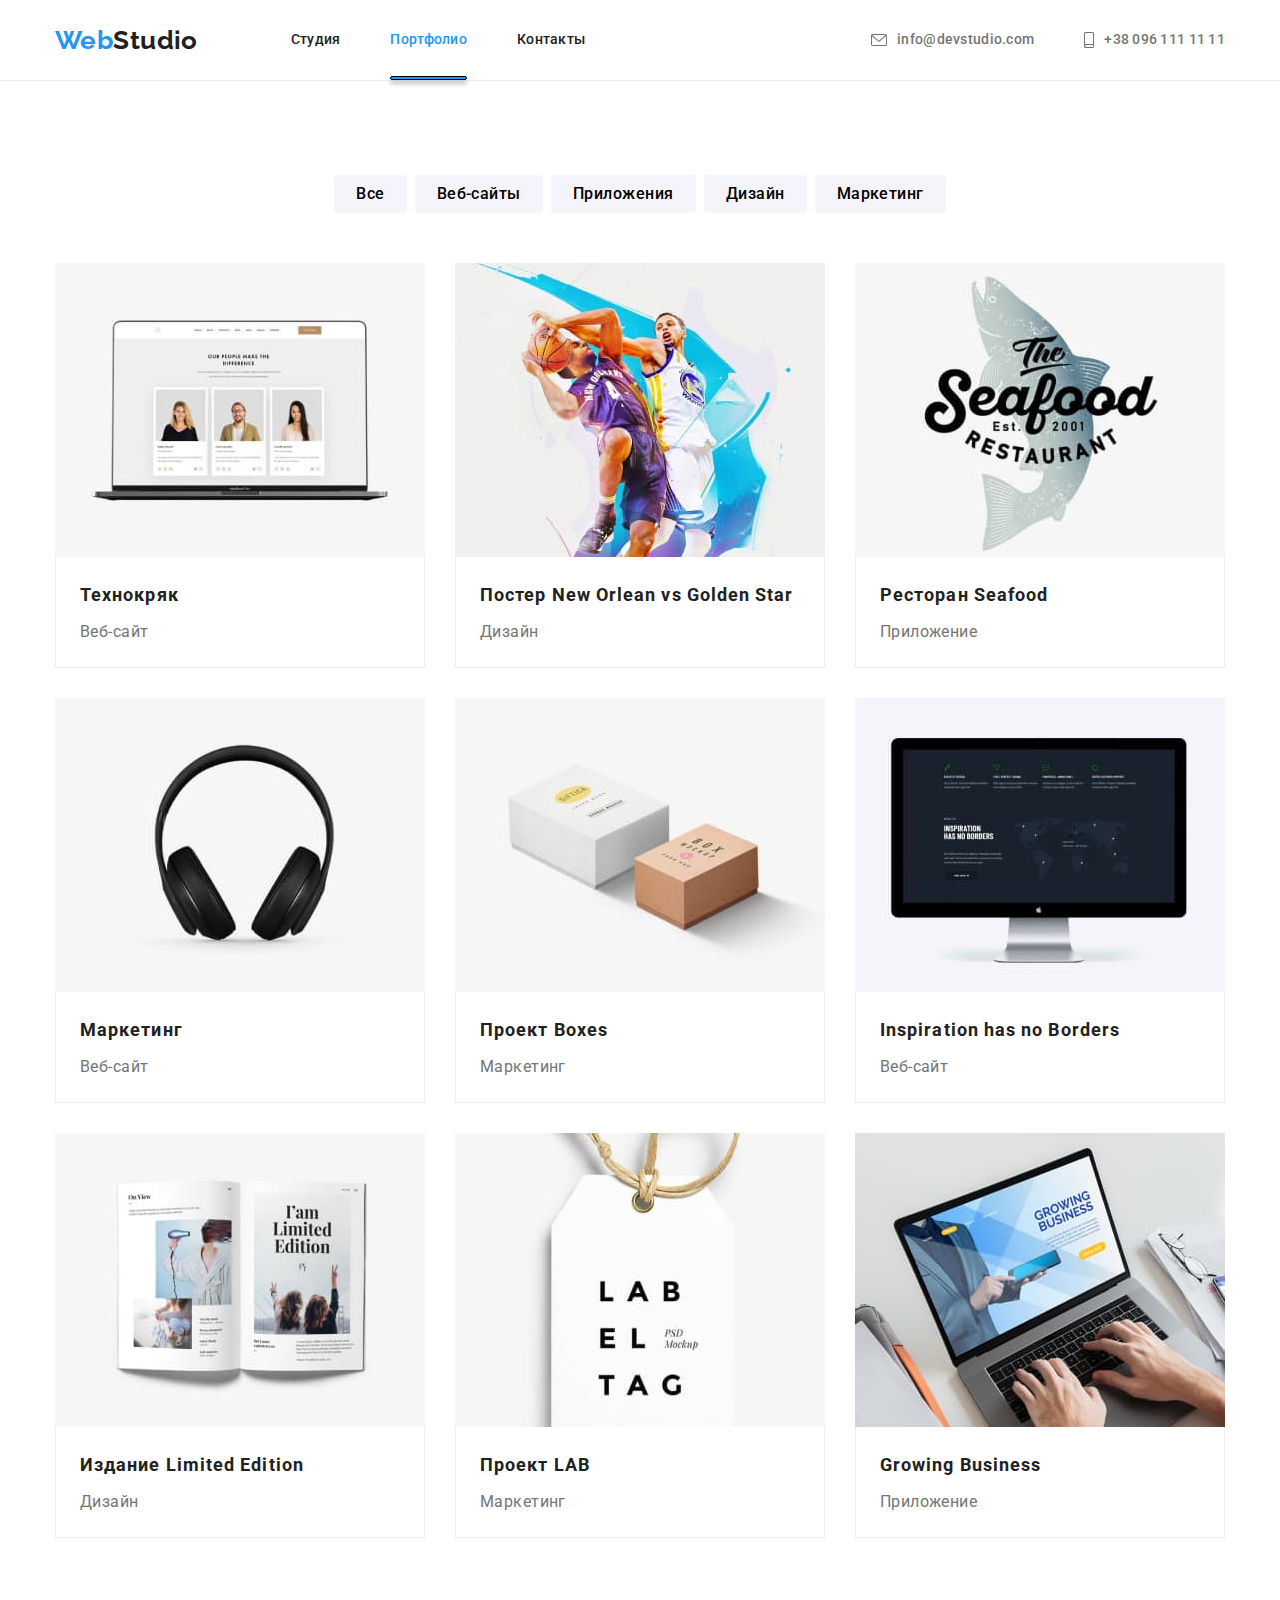
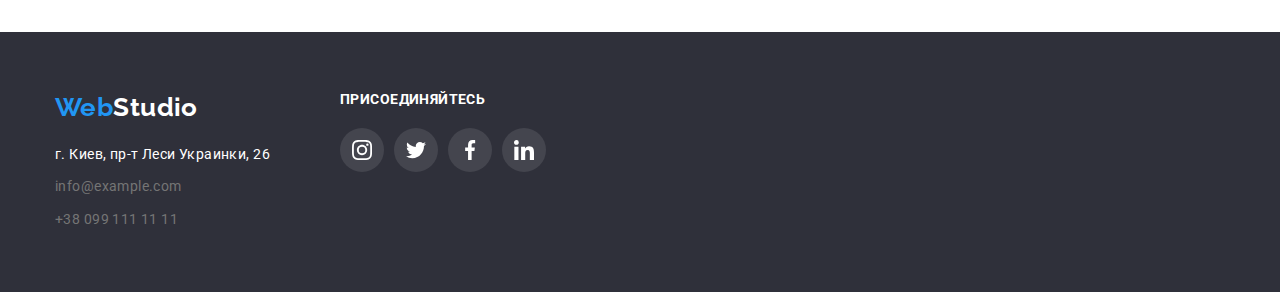
==== portfolio.html @ f1ffb327 "Задала анімацію для посилань та створила модальне вікно" ====
<!DOCTYPE html>
<html lang="ru">
<head>
    <meta charset="UTF-8">
    <meta http-equiv="X-UA-Compatible" content="IE=edge">
    <meta name="viewport" content="width=device-width, initial-scale=1.0">
    <title>Portfolio</title>
    <link rel="preconnect" href="https://fonts.googleapis.com">
    <link rel="preconnect" href="https://fonts.gstatic.com" crossorigin>
    <link href="https://fonts.googleapis.com/css2?family=Raleway:wght@700&family=Roboto:wght@400;500;700;900&display=swap" rel="stylesheet">
    <link rel="stylesheet" href="https://cdnjs.cloudflare.com/ajax/libs/modern-normalize/1.1.0/modern-normalize.min.css">
    <link rel="stylesheet" href="css/styles.css">



</head>
<body>
<!--site_header-->
     <header class="header">
        <div class="container main-naw">
            <a class="logo link" href="">Web<span class="logo-accent">Studio</span></a>
      
            <nav>
                <ul class="site-nav list">
                    <li class="item"> <a class="link" href="./index.html">Студия</a></li>
                    <li class="item"> <a class="link current" href="">Портфолио</a></li>
                    <li class="item"> <a class="link" href="">Контакты</a></li>   
                </ul>
            </nav>
            
                <ul class="auth-nav list" >
                    <li class="item"> 
                        
                        <a class="link icon-letter" href="mailto:info@devstudio.com">
                            <svg class="auth-nav-icon" width="16" height="12">
                                <use href="./images/sptite.svg#icon-letter"></use>
                            </svg> 
                            info@devstudio.com</a>
                    </li>
                    <li class="item"> 
                        
                    
                        
                        <a class="link icon-phone" href="tel:+380961111111">
                            <svg class="auth-nav-icon" width="10" height="16">
                                <use href="./images/sptite.svg#icon-smartphone"></use>
                            </svg>
                            +38 096 111 11 11</a>
                    
                    </li>
                    
                </ul>
        </div>    
  </header>
    <main>
        <section class="section-portfolio">
            <div class="container">
                <h1 class="visually-hidden">Content Portfolio page</h1>     
                <ul class="button-list list">
                    <li class="item"> <button class="button-portfolio" type="button" >Все</button></li>
                    <li class="item"> <button class="button-portfolio" type="button">Веб-сайты</button></li>
                    <li class="item"> <button class="button-portfolio" type="button">Приложения</button></li>
                    <li class="item"> <button class="button-portfolio" type="button">Дизайн</button></li>
                    <li class="item"> <button class="button-portfolio" type="button">Маркетинг</button></li>
                </ul>
            
                <ul class="project-list list">
                    <li class="project-item">
                        <a class="project-link link" href="">
                            <img class="img" src="./images/cards.jpg" alt="our specialists" width="370" height="294">
                            <div class="project-container">
                                <h2 class="project-title">Технокряк</h2>
                                <p class="project-text">Веб-сайт</p>
                            </div>
                        </a>
                        
                        
                    </li>
                    <li class="project-item" >
                        <a class="project-link link" href="">
                            <img class="img" src="./images/basketball.jpg" alt="basketball players" width="370" height="294">
                            <div class="project-container">
                                <h2 class="project-title">Постер New Orlean vs Golden Star</h2>
                                <p class="project-text">Дизайн</p>
                            </div>
                        </a>
                        
                        
                    </li>
                    <li class="project-item" >
                        <a class="project-link link" href="">
                            <img class="img" src="./images/fichrestaurant.jpg" alt="logo of seafoodrestaurant" width="370" height="294">
                            <div class="project-container">
                                <h2 class="project-title">Ресторан Seafood</h2>
                                <p class="project-text">Приложение</p>
                            </div>
                        </a>
                        
                    </li>
                    <li class="project-item">
                        <a class="project-link link" href="">
                            <img class="img" src="./images/headphone.jpg" alt="headphone" width="370" height="294">
                            <div class="project-container">
                                <h2 class="project-title">Маркетинг</h2>
                                <p class="project-text">Веб-сайт</p>
                            </div>
                        </a>
                        
                        
                    </li>  
                    
                    <li class="project-item">
                        <a class="project-link link" href="">
                            <img class="img" src="./images/boxes.jpg" alt="boxes" width="370" height="294">
                            <div class="project-container">
                                <h2 class="project-title">Проект Boxes</h2>
                                <p class="project-text">Маркетинг</p>
                            </div> 
                        </a>
                        
                        
                    </li>
                    <li class="project-item">
                        <a class="project-link link" href="">
                            <img class="img" src="./images/monitor.jpg" alt="monitor" width="370" height="294">
                            <div class="project-container">
                                <h2 lang="en" class="project-title">Inspiration has no Borders</h2>
                                <p class="project-text">Веб-сайт</p>
                            </div>
                        </a>
                        
                     </li>
                    <li class="project-item">
                        <a class="project-link link" href="">
                            <img class="img" src="./images/book.jpg" alt="book" width="370" height="294" >
                            <div class="project-container">
                                <h2 class="project-title">Издание Limited Edition</h2>
                                <p class="project-text">Дизайн</p>   
                            </div>
                        </a>
                       
                            
                    </li>
                    <li class="project-item">
                        <a class="project-link link" href="">
                            <img class="img" src="./images/LAB.jpg" alt="label teg" width="370" height="294">
                            <div class="project-container">
                                <h2 class="project-title">Проект LAB</h2>
                                <p class="project-text">Маркетинг</p>
                            </div>
                        </a>
                        
                        
                    </li>
                    <li class="project-item">
                        <a class="project-link link" href="">
                            <img class="img" src="./images/leptoptyping.jpg" alt="leptop" width="370" height="294" >
                            <div class="project-container">
                                <h2 class="project-title">Growing Business</h2>
                                <p class="project-text">Приложение</p>
                            </div>
                        </a>
                        
                        
    
                    </li>    
                </ul>
            </div>   
                
        
           
        </section>
    </main>

    <!--footer-->
    <footer class="footer">
        <div class="container">
            <div class="footer-flex">
                <div class="footer-adress">
                  <a class="logo link logo-next" href="" >Web<span class="logo-footer">Studio</span></a>
                  <address class="address-top">
                     <ul class="address list">
                         <li class="item"> <a class="address-place" href="https://goo.gl/maps/zkPrUZPVj4T2EZEg6" target="_blank" rel="noreferrer noopener">
                             г. Киев, пр-т Леси Украинки, 26  
                         </a></li>
                         <li class="item"> <a class="address-contact" href="mailto:info@example.com">info@example.com</a></li>
                         <li class="item"> <a class="address-contact" href="tel:+380991111111">+38 099 111 11 11</a></li>
                       </ul> 
                  </address>
                </div>
              <div class="do-flex">
                  <section class="do">
                      <h2 class="do-title">Присоединяйтесь</h2>
                      <ul class="do-list list">
                          <li class="do-item">
                              <a class="do-link" href="">
                                  <svg class="do-icon" width="20" height="20">
                                      <use href="./images/sptite.svg#icon-instagram"></use>
                                  </svg>
                              </a>
                          </li>
                          <li class="do-item" >
                              <a class="do-link" href="">
                                  <svg class="do-icon" width="20" height="20">
                                      <use href="./images/sptite.svg#icon-twitter"></use>
                                  </svg>
                              </a>
                          </li>
                          <li class="do-item">
                              <a class="do-link" href="">
                                  <svg class="do-icon" width="20" height="20">
                                      <use href="./images/sptite.svg#icon-facebook"></use>
                                  </svg>
                              </a>
                          </li>
                          <li class="do-item">
                              <a class="do-link" href="">
                                  <svg class="do-icon" width="20" height="20">
                                      <use href="./images/sptite.svg#icon-linkedin"></use>
                                  </svg>
                              </a>
                          </li>
                      </ul>
                  </section>
              </div>
             
            </div>
          
        </div>
     </footer>
    
</body>
</html>
---- css/styles.css ----
:root {
    --primary-text-color: #757575;
    --title-text-color:  #212121;
    --accent-color: #2196F3;
    --primary-white-color: #FFFFFF;
    --secondary-whit-color: color: rgba(255, 255, 255, 0.6);
    --medium-bg-color: #E5E5E5;
    --end-bg-color: #F5F4FA;
    --futer-bg-color: #2F303A;
    --header-border-color: #ECECEC;
    --portfolio-border-color:  #EEEEEE;
    --hero-bg-color: #C4C4C4;
    --social-links-main-color: AFB1B8;
    --klients-main-color: AFB1B8;
   --btn-bg-hover-color: #188CE8;
    --klients-color: #AFB1B8;
    --bg-color-icon: rgba(255, 255, 255, .1)
}

html {
    box-sizing: border-box;
}

*,
*::before,
*::after {
    box-sizing: inherit;
}

body {

    color: var(--primary-text-color);
    background-color: var(--primary-white-color);
    font-family: 'Roboto', sans-serif;
    font-size: 14px;
    letter-spacing: 0.03em;
    
}

.container {
    width: 1200px;
    padding-left: 15px;
    padding-right: 15px;
    margin-left: auto;
    margin-right: auto;
}

.list {
    list-style: none;
    padding-left: 0;
    margin: 0;
}
.link {
    text-decoration: none;
}

h1,
h2,
h3,
p {
   
    margin: 0;
} 

.img {
    display: block;
    max-width: 100%;
    height: auto;
}
.header {
    border-bottom: 1px solid var(--header-border-color);
}  

/* Logo */
.logo {
    margin-right: 93px;
    color: var(--accent-color);
    font-family: 'Raleway', sans-serif;
    font-weight: 700;
    font-size: 26px;
    line-height: 1.17;
    text-decoration: none;

}

.logo-accent {
    color: var(--title-text-color);
    
}

.logo-footer {
    color: var(--primary-white-color);
    
}

.logo-next {
    margin-right: 0;
}

/* Main-Naw */

.main-naw {
    display: flex;
    align-items: center;
}
    /* Navigation */

.site-nav {
    display: flex;
}


.site-nav .item:not(:last-child) {
    margin-right: 50px;
}


.site-nav .link {
    display: block;
    padding-top: 32px;
    padding-bottom: 32px;
    color: var(--title-text-color);    
    font-weight: 500;
    font-size: 14px;
    line-height: 1.14;
    letter-spacing: 0.02em;
    text-decoration: none;
    
    transition-property: color;
    transition-duration: 250ms;
    transition-timing-function: cubic-bezier(0.4, 0, 0.2, 1);
   

}

.site-nav .link:hover,
.site-nav .link:focus {
    color: var(--accent-color);
}

.site-nav .link.current {
    color: var(--accent-color);  
    position: relative;

}

.site-nav .current:after {
position: absolute;
bottom: 0;
right: 0;
    content: "";
    display: inline-block;
    width: 100%;
    height: 4px; 

    background: var(--accent-color);
    border: 1px solid #000000;
    box-shadow: 0px 4px 4px rgba(0, 0, 0, 0.25);
    border-radius: 2px;



    
}




/* Auth-Naw */
.auth-nav {
    display: flex;
    margin-left: auto;
    
    
}

.auth-nav .link {
    display: flex;
    align-items: center;
    
    padding-top: 32px;
    padding-bottom: 32px;
    color: var(--primary-text-color);
    font-weight: 500;
    font-size: 14px;
    line-height: 1.14;
    letter-spacing: 0.02em;

    transition-property: color;
    transition-duration: 250ms;
    transition-timing-function: cubic-bezier(0.4, 0, 0.2, 1);
}

.auth-nav .item + .item {
    margin-left: 50px;
}


.auth-nav .link:hover,
.auth-nav .link:focus {
    color: var(--accent-color);
    fill: currentColor;
}



.auth-nav-icon {
    fill: currentColor;
    margin-right: 10px;
}


/* Visually-hidden */

.visually-hidden {
    position: absolute;
    width: 1px;
    height: 1px;
    margin: -1px;
    border: 0;
    padding: 0;
    
    white-space: nowrap;
    clip-path: inset(100%);
    clip: rect(0 0 0 0);
    overflow: hidden;
  }

 /* Hero */

 .hero {
    max-width: 1600px;
     height: 600px;
     margin-left: auto;
     margin-right: auto;
     background-image: linear-gradient(to right, rgba(47, 48, 58, 0.4), rgba(47, 48, 58, 0.4)), url(../images/Img-hero.jpg);
     background-color: var(--hero-bg-color);
     background-repeat: no-repeat;
     background-position: center;
     background-size: cover;
     
    padding-top: 200px;
    padding-bottom: 200px;
   
    text-align: center;
}

 .hero-title {
   
     margin-bottom: 30px;
    color: var(--primary-white-color);
    font-weight: 900;
    font-size: 44px;
    line-height: 1.36;
 
    letter-spacing: 0.06em;
    text-transform: uppercase;
    }


   

/* Background color section */

.section.team {
    background-color: var(--end-bg-color);
}

.footer {
    background-color: var(--futer-bg-color);
}

/* Section */

.section-title {
    
    margin-bottom: 50px;
    color: var(--title-text-color);
    font-weight: 700;
    font-size: 36px;
    line-height: 1.17;
    text-align: center;
    
}

/* Peculiarities */
.feature {
    padding-top: 94px;
    padding-bottom: 94px;
}
.feature-list {
    display: flex;
}

.feature-list .item {
width: 270px;
}

.feature-list .item:not(:last-child) {
    margin-right: 30px;
}



.feature-svg {
    display: flex;
    align-items: center;
    justify-content: center;
    width: 270px;
    height: 120px;
    margin-bottom: 30px;
    background-color: var(--end-bg-color);
}

 

.feature-title {
   
    margin-bottom: 10px;
    color: var(--title-text-color);
    font-weight: 700;
    font-size: 14px;
    line-height: 1.14;
    text-transform: uppercase;
}
.feature-text {
    line-height: 1.71;
}

/* What are we doing */

.section.do {
    padding-bottom: 94px;
}
.img-list {
    display: flex;
}

.img-list .item:not(:last-child) {
margin-right: 30px;
}

/* Team section */
.section-team {
    padding-top: 94px;
    padding-bottom: 94px;
    background-color: var(--end-bg-color);
   }

   .team {
    display: flex;
}

.team .item:not(:last-child) {
margin-right: 30px;
}


.team .item {
    background-color: var(--primary-white-color);
    box-shadow: 0px 1px 3px rgba(0, 0, 0, 0.12), 0px 1px 1px rgba(0, 0, 0, 0.14), 0px 2px 1px rgba(0, 0, 0, 0.2);
    border-radius: 0px 0px 4px 4px;
    
}
.team-list {
    padding-top: 30px;
    padding-bottom: 30px;
}

.team-name {
    
    margin-bottom: 10px;
    color: var(--title-text-color);
    font-style: normal;
    font-weight: 500;
    font-size: 16px;
    line-height: 1.19;
    text-align: center;
}
.team-text {
    
    font-size: 16px;
    line-height: 1.19;
    text-align: center;
    
}


.social-link {
    display: flex;
    align-items: center;
    justify-content: center;
    width: 44px;
    height: 44px;
    border-radius: 50%;
    color: var(--klients-color);

    transition: color 250ms cubic-bezier(0.4, 0, 0.2, 1), background-color 250ms cubic-bezier(0.4, 0, 0.2, 1), box-shadow 250ms cubic-bezier(0.4, 0, 0.2, 1); 
    
   
}


.social-link:hover,
.social-link:focus {
color: var(--primary-white-color);    
background-color: var(--accent-color);
box-shadow: 0px 4px 4px rgba(0, 0, 0, 0.25);
}

.social-item:not(:last-child) {
    margin-right: 10px;
    
}

.social-list {
    display: flex;
    padding-top: 16px;
    padding-right:  32px;
    padding-left:  32px ;


}
.social-icon {
    width: 20px; 
    height: 20px;
  
    fill: currentColor;
    
}


/* Klients */

.klients {
    padding: 94px 215px 94px 215px;
}

.klients-list {
    display: flex;
    
}
.klints-flex {
    display: flex;
    justify-content: center;
}

.klient-link {
    display: flex;
    width: 170px;
    height: 92px;
    justify-content: center;
    align-items: center;
    color: var(--klients-color);
    box-sizing:inherit;
    border: 1px solid var(--klients-color);
    border-radius: 4px;
    fill: var(--klients-color);
    transition: fill 250ms cubic-bezier(0.4, 0, 0.2, 1), border-color 250ms cubic-bezier(0.4, 0, 0.2, 1); 
    }

.klients-item:not(:last-child) {
    margin-right: 33px;
}

.klient-link:hover,
.klient-link:focus {
    
    
    border-color: var(--accent-color);
    fill: var(--accent-color);
}



/* Footer */
.footer {
    padding-top: 60px;
    padding-bottom: 60px;
}

.address-top {
    margin-top: 20px;
}
.address {
    
    font-style: normal;   
}

.address .item:not(:last-child) {

margin-bottom: 9px;
}

.address-place {
    
    color: var(--primary-white-color);
    line-height: 1.71; 
    text-decoration: none;
    
}

.address-contact {
    color: var(--secondary-whit-color);
    line-height: 1.71;
    text-decoration: none;
    transition-property: color;
    transition-duration: 250ms;
    transition-timing-function: cubic-bezier(0.4, 0, 0.2, 1);
    
}

.address-contact:hover,
.address-contact:focus,
.address-place:hover,
.address-place:focus {
    color: var(--accent-color);
}



.footer-adress {
    margin-right: 70px;
}

.footer-flex {
    display: flex;

}

.do-list {
    display: flex;
    width: 206px;
    
}


.do-title {
    
font-size: 14px;
line-height: 1.14;
letter-spacing: 0.03em;
text-transform: uppercase;
color: var(--primary-white-color);
margin-bottom: 20px;

}

.do-link {
    display: flex;
    align-items: center;
    justify-content: center;
    width: 44px;
    height: 44px;
    border-radius: 50%;
   background-color: var(--bg-color-icon);
   transition-property: background-color;
    transition-duration: 250ms;
    transition-timing-function: cubic-bezier(0.4, 0, 0.2, 1);

}


.do-item:not(:last-child) {
    margin-right: 10px;
}
.do-link:hover,
.do-link:focus {
    background-color: var(--accent-color);
}
.do-icon {
    fill: var(--primary-white-color);
}

/* .do-icon:hover {
    fill: var(--primary-white-color);
} */

/* Button  */

.button {
    display: inline-block;
    padding-top: 10px;
    padding-right: 32px;
    padding-bottom: 10px;
    padding-left: 32px;
    border: none;
    border-radius: 4px; 
    color: var(--title-text-color);
    background-color: var(--primary-white-color);
    font-family: inherit;
    font-weight: 700;
    font-size: 16px;
    line-height: 1.88;
    align-items: center;
    text-align: center;
    letter-spacing: 0.06em;
    cursor: pointer;
    border-radius: 4px;
}

.button.primary {
    color: var(--primary-white-color);
    background-color: var(--accent-color);
    
}

.button.secondary {
    color: var(--accent-color);
    background-color: var(--primary-white-color);

}
.button.primary:hover,
.button.primary:focus {
background: var(--btn-bg-hover-color);
box-shadow: 0px 4px 4px rgba(0, 0, 0, 0.15);
border-radius: 4px;
}


 /* Backdrop */
 .backdrop {
    position: fixed;
    top: 0;
    left: 0;
    width: 100%;
    height: 100%;
 background: rgba(47, 48, 58, 0.4);  


 /* transition-property: transform, opacity;
 transition-duration: 250ms;
 transition-timing-function: cubic-bezier(0.4, 0, 0.2, 1);
} */


  
}

.backdrop.is-hidden {
    opacity: 0;
    pointer-events: none;
}

.modal {
    position: absolute;
    top: 50%;
    left: 50%;
    min-width: 528px;
    transform: translate(-50%, -50%);
min-height: 581px;
background-color: rgba(255, 255, 255, 1); 


}

.modal-btn {
    position: absolute;
    top: 8px;
    right: 8px;
    
    width: 30px;
height: 30px;
border: 1px solid rgba(0, 0, 0, 0.1);
border-radius:  50%;
background-image: url(../images/close-modal.svg);
}





/* Portfolio page */
.section-portfolio {
    padding-top: 94px;
    padding-bottom: 94px;
}

.project-list {
    display: flex;
    flex-wrap: wrap;
    margin-top: 50px;
    margin-left: -30px;
    margin-bottom: -30px;
    
}
.project-link {
    display: block;
}
.project-link:hover,
.project-link:focus {

box-shadow: 0px 1px 1px rgba(0, 0, 0, 0.12), 0px 4px 4px rgba(0, 0, 0, 0.06), 1px 4px 6px rgba(0, 0, 0, 0.16);
}

.button-list {
    display: flex;
    justify-content: center;
    
}

.button-portfolio {
    
    padding: 6px 22px;
    background-color: var(--end-bg-color);
    font-family: inherit;
    text-align: center;
    font-size: 16px;
    font-weight: 500;
    line-height: 1.62;
    letter-spacing: 0.03em;
    border: transparent;
    border-radius: 4px;
    
}

.button-portfolio:hover,
.button-portfolio:focus {
    color: var(--primary-white-color);
    background-color: var(--accent-color);
    box-shadow: 0px 3px 1px rgba(0, 0, 0, 0.1), 0px 1px 2px rgba(0, 0, 0, 0.08), 0px 2px 2px rgba(0, 0, 0, 0.12);
}

.button-list .item:not(:last-child) {
    margin-right: 8px;
}



.project-container {
    padding: 20px 24px;
    border: 1px solid var(--portfolio-border-color);
    border-top: none;
}



.project-item {
    width: calc((100% - 90px) / 3);
    margin-left: 30px;
    margin-bottom: 30px;
}



.project-title {
    margin-bottom: 4px;
    color: var(--title-text-color);
    font-weight: 700;
    font-size: 18px;
    line-height: 2;
    letter-spacing: 0.06em;
    
}
.project-text {
    font-weight: 400;
    font-size: 16px;
    line-height: 1.88;
    color: var(--primary-text-color);
  
}
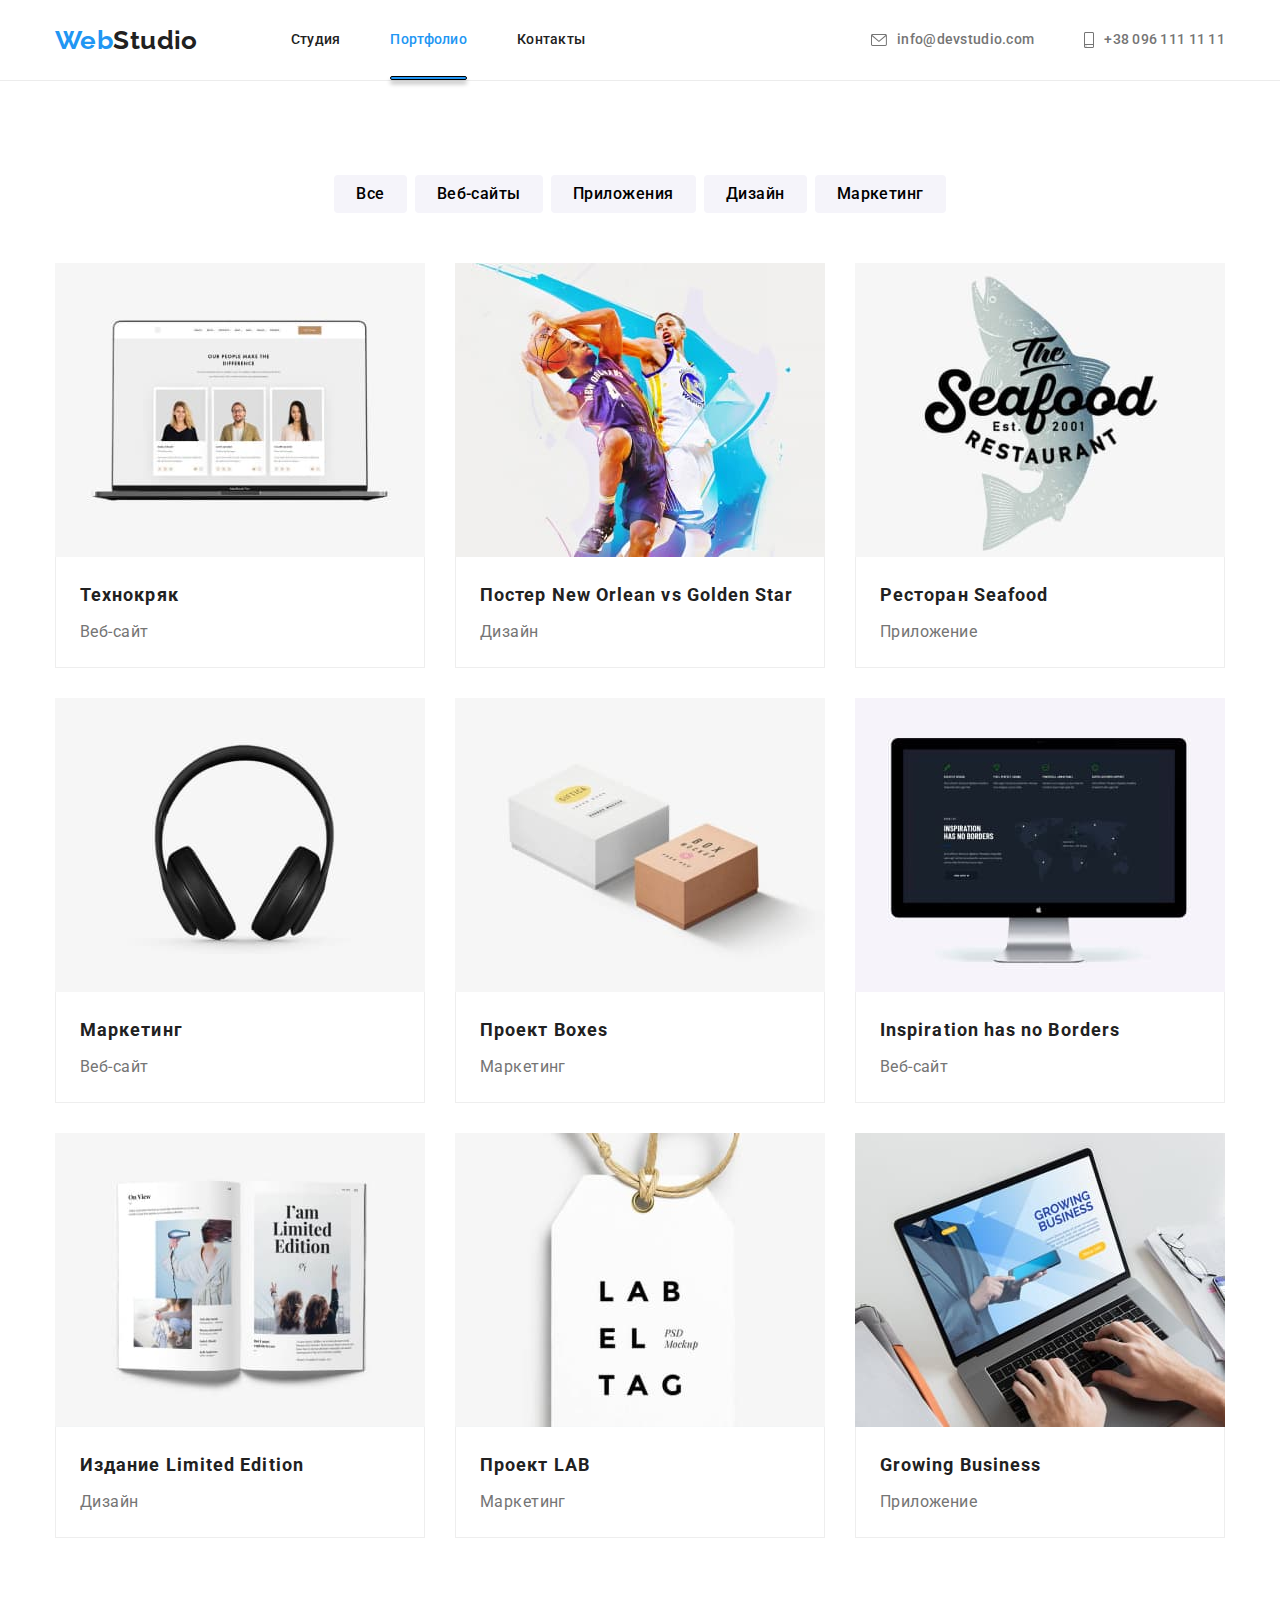
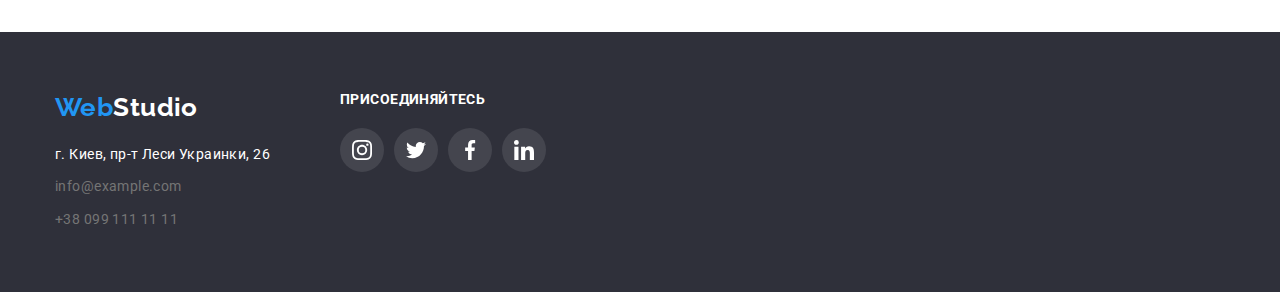
==== commit d1333a06: "В карточки Портфоліо додала ефект виїзджаючого вікна" ====
--- a/portfolio.html
+++ b/portfolio.html
@@ -67,7 +67,16 @@
                 <ul class="project-list list">
                     <li class="project-item">
                         <a class="project-link link" href="">
-                            <img class="img" src="./images/cards.jpg" alt="our specialists" width="370" height="294">
+                            <div class="project-thumb">
+                                <img class="img" src="./images/cards.jpg" alt="our specialists" width="370" height="294">
+                                 <div class="project-overlay">
+                                    <p class="project-content">Ресурс предлагает комплексные предложения с разным уровнем функционала и сервисов. Все это позволит посетителю получить исчерпывающие сведения о компании или частном лице.</p>
+                                 </div>
+         
+                                
+                            </div>
+                            
+                            
                             <div class="project-container">
                                 <h2 class="project-title">Технокряк</h2>
                                 <p class="project-text">Веб-сайт</p>
@@ -78,7 +87,13 @@
                     </li>
                     <li class="project-item" >
                         <a class="project-link link" href="">
-                            <img class="img" src="./images/basketball.jpg" alt="basketball players" width="370" height="294">
+                            <div class="project-thumb">
+                                <img class="img" src="./images/basketball.jpg" alt="basketball players" width="370" height="294"> 
+                                <div class="project-overlay">
+                                    <p class="project-content">Ресурс предлагает комплексные предложения с разным уровнем функционала и сервисов. Все это позволит посетителю получить исчерпывающие сведения о компании или частном лице.</p>
+                                 </div>
+                            </div>
+                           
                             <div class="project-container">
                                 <h2 class="project-title">Постер New Orlean vs Golden Star</h2>
                                 <p class="project-text">Дизайн</p>
@@ -89,7 +104,13 @@
                     </li>
                     <li class="project-item" >
                         <a class="project-link link" href="">
-                            <img class="img" src="./images/fichrestaurant.jpg" alt="logo of seafoodrestaurant" width="370" height="294">
+                            <div class="project-thumb">
+                                <img class="img" src="./images/fichrestaurant.jpg" alt="logo of seafoodrestaurant" width="370" height="294">
+                                <div class="project-overlay">
+                                    <p class="project-content">Ресурс предлагает комплексные предложения с разным уровнем функционала и сервисов. Все это позволит посетителю получить исчерпывающие сведения о компании или частном лице.</p>
+                                 </div>
+                            </div>
+                            
                             <div class="project-container">
                                 <h2 class="project-title">Ресторан Seafood</h2>
                                 <p class="project-text">Приложение</p>
@@ -99,7 +120,13 @@
                     </li>
                     <li class="project-item">
                         <a class="project-link link" href="">
-                            <img class="img" src="./images/headphone.jpg" alt="headphone" width="370" height="294">
+                            <div class="project-thumb">
+                                <img class="img" src="./images/headphone.jpg" alt="headphone" width="370" height="294">
+                                <div class="project-overlay">
+                                    <p class="project-content">Ресурс предлагает комплексные предложения с разным уровнем функционала и сервисов. Все это позволит посетителю получить исчерпывающие сведения о компании или частном лице.</p>
+                                 </div>
+                            </div>
+                            
                             <div class="project-container">
                                 <h2 class="project-title">Маркетинг</h2>
                                 <p class="project-text">Веб-сайт</p>
@@ -111,7 +138,13 @@
                     
                     <li class="project-item">
                         <a class="project-link link" href="">
-                            <img class="img" src="./images/boxes.jpg" alt="boxes" width="370" height="294">
+                            <div class="project-thumb">
+                                <img class="img" src="./images/boxes.jpg" alt="boxes" width="370" height="294">
+                                <div class="project-overlay">
+                                    <p class="project-content">Ресурс предлагает комплексные предложения с разным уровнем функционала и сервисов. Все это позволит посетителю получить исчерпывающие сведения о компании или частном лице.</p>
+                                 </div>
+                            </div>
+                            
                             <div class="project-container">
                                 <h2 class="project-title">Проект Boxes</h2>
                                 <p class="project-text">Маркетинг</p>
@@ -122,7 +155,13 @@
                     </li>
                     <li class="project-item">
                         <a class="project-link link" href="">
-                            <img class="img" src="./images/monitor.jpg" alt="monitor" width="370" height="294">
+                            <div class="project-thumb">
+                                <img class="img" src="./images/monitor.jpg" alt="monitor" width="370" height="294"> 
+                                <div class="project-overlay">
+                                    <p class="project-content">Ресурс предлагает комплексные предложения с разным уровнем функционала и сервисов. Все это позволит посетителю получить исчерпывающие сведения о компании или частном лице.</p>
+                                 </div>
+                            </div>
+                            
                             <div class="project-container">
                                 <h2 lang="en" class="project-title">Inspiration has no Borders</h2>
                                 <p class="project-text">Веб-сайт</p>
@@ -132,7 +171,13 @@
                      </li>
                     <li class="project-item">
                         <a class="project-link link" href="">
-                            <img class="img" src="./images/book.jpg" alt="book" width="370" height="294" >
+                            <div class="project-thumb">
+                                <img class="img" src="./images/book.jpg" alt="book" width="370" height="294" > 
+                                <div class="project-overlay">
+                                    <p class="project-content">Ресурс предлагает комплексные предложения с разным уровнем функционала и сервисов. Все это позволит посетителю получить исчерпывающие сведения о компании или частном лице.</p>
+                                 </div>
+                            </div>
+                            
                             <div class="project-container">
                                 <h2 class="project-title">Издание Limited Edition</h2>
                                 <p class="project-text">Дизайн</p>   
@@ -143,7 +188,13 @@
                     </li>
                     <li class="project-item">
                         <a class="project-link link" href="">
-                            <img class="img" src="./images/LAB.jpg" alt="label teg" width="370" height="294">
+                            <div class="project-thumb">
+                                <img class="img" src="./images/LAB.jpg" alt="label teg" width="370" height="294">
+                                <div class="project-overlay">
+                                    <p class="project-content">Ресурс предлагает комплексные предложения с разным уровнем функционала и сервисов. Все это позволит посетителю получить исчерпывающие сведения о компании или частном лице.</p>
+                                 </div>
+                            </div>
+                           
                             <div class="project-container">
                                 <h2 class="project-title">Проект LAB</h2>
                                 <p class="project-text">Маркетинг</p>
@@ -154,7 +205,13 @@
                     </li>
                     <li class="project-item">
                         <a class="project-link link" href="">
-                            <img class="img" src="./images/leptoptyping.jpg" alt="leptop" width="370" height="294" >
+                            <div class="project-thumb">
+                                <img class="img" src="./images/leptoptyping.jpg" alt="leptop" width="370" height="294" >
+                                <div class="project-overlay">
+                                    <p class="project-content">Ресурс предлагает комплексные предложения с разным уровнем функционала и сервисов. Все это позволит посетителю получить исчерпывающие сведения о компании или частном лице.</p>
+                                 </div>
+                            </div>
+                            
                             <div class="project-container">
                                 <h2 class="project-title">Growing Business</h2>
                                 <p class="project-text">Приложение</p>
--- a/css/styles.css
+++ b/css/styles.css
@@ -12,9 +12,10 @@
     --hero-bg-color: #C4C4C4;
     --social-links-main-color: AFB1B8;
     --klients-main-color: AFB1B8;
-   --btn-bg-hover-color: #188CE8;
+    --btn-bg-hover-color: #188CE8;
     --klients-color: #AFB1B8;
-    --bg-color-icon: rgba(255, 255, 255, .1)
+    --bg-color-icon: rgba(255, 255, 255, .1);
+    --bg-overlay-color: rgba(33, 150, 243, 0.9);
 }
 
 html {
@@ -58,8 +59,8 @@
 h2,
 h3,
 p {
-   
-    margin: 0;
+
+margin: 0;
 } 
 
 .img {
@@ -116,6 +117,7 @@
 
 
 .site-nav .link {
+    
     display: block;
     padding-top: 32px;
     padding-bottom: 32px;
@@ -129,7 +131,6 @@
     transition-property: color;
     transition-duration: 250ms;
     transition-timing-function: cubic-bezier(0.4, 0, 0.2, 1);
-   
 
 }
 
@@ -139,15 +140,16 @@
 }
 
 .site-nav .link.current {
+    position: relative;
     color: var(--accent-color);  
-    position: relative;
+    
 
 }
 
 .site-nav .current:after {
 position: absolute;
 bottom: 0;
-right: 0;
+left: 0; 
     content: "";
     display: inline-block;
     width: 100%;
@@ -157,12 +159,8 @@
     border: 1px solid #000000;
     box-shadow: 0px 4px 4px rgba(0, 0, 0, 0.25);
     border-radius: 2px;
-
-
-
-    
-}
-
+    
+}
 
 
 
@@ -224,41 +222,36 @@
     clip-path: inset(100%);
     clip: rect(0 0 0 0);
     overflow: hidden;
-  }
+}
 
  /* Hero */
 
- .hero {
+.hero {
     max-width: 1600px;
-     height: 600px;
-     margin-left: auto;
-     margin-right: auto;
-     background-image: linear-gradient(to right, rgba(47, 48, 58, 0.4), rgba(47, 48, 58, 0.4)), url(../images/Img-hero.jpg);
-     background-color: var(--hero-bg-color);
-     background-repeat: no-repeat;
-     background-position: center;
-     background-size: cover;
-     
+    height: 600px;
+    margin-left: auto;
+    margin-right: auto;
+    background-image: linear-gradient(to right, rgba(47, 48, 58, 0.4), rgba(47, 48, 58, 0.4)), url(../images/Img-hero.jpg);
+    background-color: var(--hero-bg-color);
+    background-repeat: no-repeat;
+    background-position: center;
+    background-size: cover;
     padding-top: 200px;
     padding-bottom: 200px;
-   
     text-align: center;
 }
 
- .hero-title {
-   
-     margin-bottom: 30px;
+.hero-title {
+
+    margin-bottom: 30px;
     color: var(--primary-white-color);
     font-weight: 900;
     font-size: 44px;
     line-height: 1.36;
- 
     letter-spacing: 0.06em;
     text-transform: uppercase;
     }
 
-
-   
 
 /* Background color section */
 
@@ -312,10 +305,7 @@
     background-color: var(--end-bg-color);
 }
 
- 
-
 .feature-title {
-   
     margin-bottom: 10px;
     color: var(--title-text-color);
     font-weight: 700;
@@ -340,15 +330,38 @@
 margin-right: 30px;
 }
 
+.are-doing-item {
+    position: relative;
+}
+
+.are-doing-text {
+position: absolute;
+bottom: 0;
+width: 100%;
+height: 70px;
+
+padding-top: 27px;
+padding-bottom: 27px;
+
+font-weight: 700;
+font-size: 14px;
+line-height: 1.14;
+text-align: center;
+letter-spacing: 0.03em;
+text-transform: uppercase;
+background: rgba(47, 48, 58, 0.8);
+color: var(--primary-white-color);
+}
+
 /* Team section */
 .section-team {
-    padding-top: 94px;
-    padding-bottom: 94px;
-    background-color: var(--end-bg-color);
-   }
-
-   .team {
-    display: flex;
+padding-top: 94px;
+padding-bottom: 94px;
+background-color: var(--end-bg-color);
+}
+
+.team {
+display: flex;
 }
 
 .team .item:not(:last-child) {
@@ -396,8 +409,7 @@
     color: var(--klients-color);
 
     transition: color 250ms cubic-bezier(0.4, 0, 0.2, 1), background-color 250ms cubic-bezier(0.4, 0, 0.2, 1), box-shadow 250ms cubic-bezier(0.4, 0, 0.2, 1); 
-    
-   
+
 }
 
 
@@ -409,23 +421,22 @@
 }
 
 .social-item:not(:last-child) {
-    margin-right: 10px;
-    
+margin-right: 10px;
+
 }
 
 .social-list {
-    display: flex;
-    padding-top: 16px;
-    padding-right:  32px;
-    padding-left:  32px ;
+display: flex;
+padding-top: 16px;
+padding-right:  32px;
+padding-left:  32px ;
 
 
 }
 .social-icon {
-    width: 20px; 
-    height: 20px;
-  
-    fill: currentColor;
+width: 20px; 
+height: 20px;
+fill: currentColor;
     
 }
 
@@ -664,7 +675,7 @@
 border: 1px solid rgba(0, 0, 0, 0.1);
 border-radius:  50%;
 background-image: url(../images/close-modal.svg);
-}
+} 
 
 
 
@@ -685,7 +696,9 @@
     
 }
 .project-link {
+    /* position: relative; */
     display: block;
+    
 }
 .project-link:hover,
 .project-link:focus {
@@ -758,4 +771,99 @@
     line-height: 1.88;
     color: var(--primary-text-color);
   
+}
+
+/* Portfolio Thumb */
+
+.project-thumb {
+    position: relative;
+    
+    overflow: hidden;р 
+    
+}
+
+ /* .project-thumb::before {
+    position: absolute;
+    top: 0;
+    left: 0;
+    display: inline-block;
+    content: "";
+    width: 100%;
+    height: 100%;
+    background-color: var(--bg-overlay-color);
+    transform: translateY(100%);
+    transition: transform 250ms cubic-bezier(0.4, 0, 0.2, 1);
+    
+    
+}
+
+
+.project-thumb:hover::before{
+    transform: translateY(0);  
+
+}  */
+
+.project-overlay {
+    position: absolute;
+    top: 0;
+    left: 0;
+    display: inline-block;
+    content: "";
+    width: 100%;
+    height: 100%;
+    background-color: var(--bg-overlay-color);
+    transform: translateY(100%);
+    transition: transform 250ms cubic-bezier(0.4, 0, 0.2, 1);
+    
+    
+}
+
+
+.project-link:hover .project-overlay,
+.project-link:focus .project-overlay  {
+    transform: translateY(0);  
+
+} 
+
+
+
+
+
+/* .project-overlay {
+    position: absolute;
+    top: 0;
+    left: 0;
+    display: block; 
+    
+    width: 100%;
+    height: 100%;
+    background-color: var(--bg-overlay-color); 
+    transform: translateY(0%);
+    transition: transform 250ms cubic-bezier(0.4, 0, 0.2, 1);
+    z-index: 1;
+}
+
+.project-overlay:hover { 
+    transform: translateY(0%);  
+}
+ */
+
+
+ .project-content {
+    position: absolute;
+    top: 50%;
+    left: 50%;
+    transform: translate(-50%, -50%);
+
+    display: inline-block;
+    
+z-index: 2;
+    width: 322px;
+    height: 168px;
+    
+    font-size: 18px;
+    line-height: 1.56;
+   color: var(--primary-white-color); 
+    
+
 }